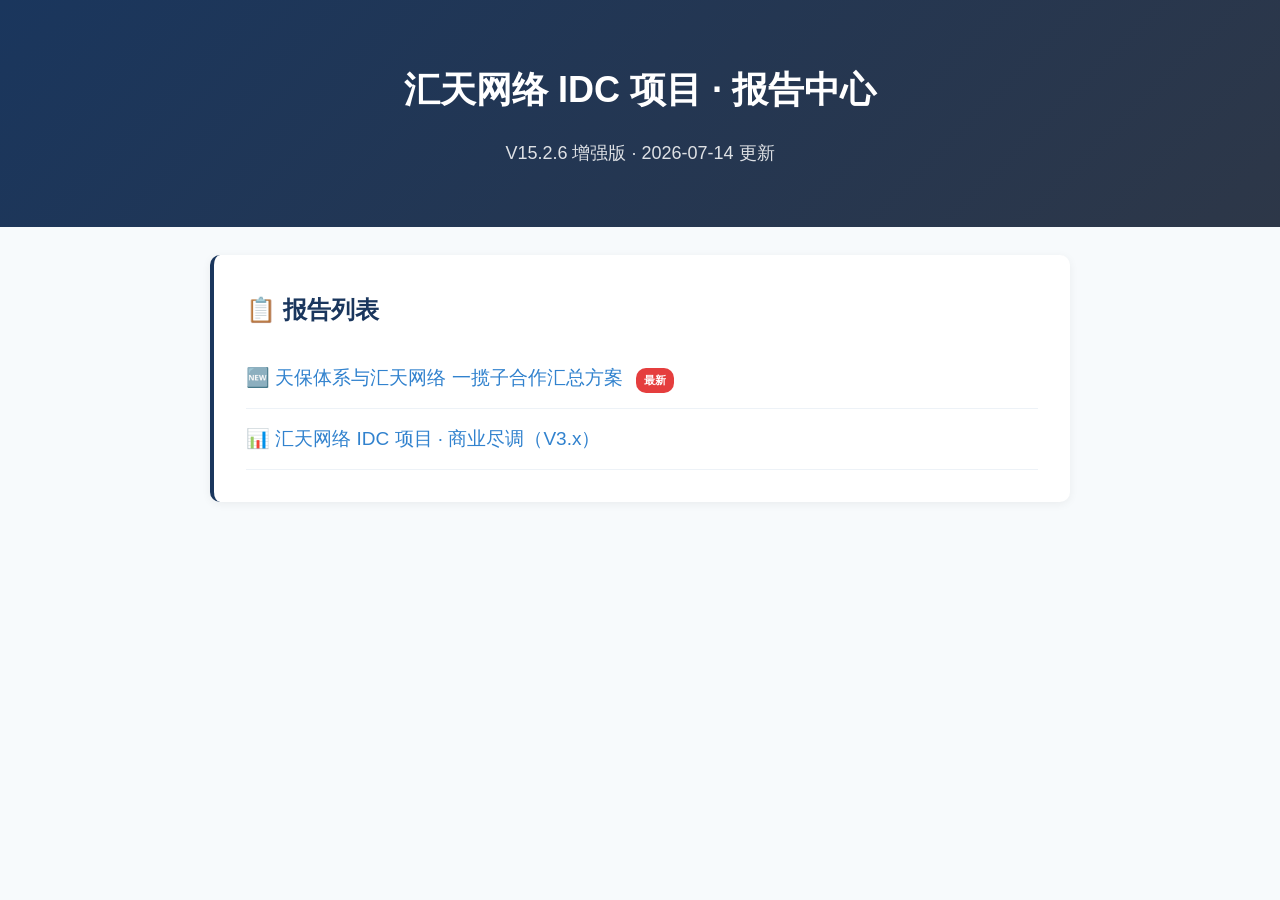
==== index.html @ bdf9b7eb "更新 index.html 报告目录" ====
<!DOCTYPE html>
<html lang="zh-CN">
<head>
<meta charset="UTF-8">
<meta name="viewport" content="width=device-width, initial-scale=1.0">
<title>汇天网络科技 IDC 项目 · 报告中心</title>
<style>
*{margin:0;padding:0;box-sizing:border-box}
body{font-family:-apple-system,"PingFang SC","Microsoft YaHei",sans-serif;color:#1a202c;background:#f7fafc;line-height:1.9;font-size:19px}
.hero{background:linear-gradient(135deg,#1a365d,#2d3748);color:#fff;padding:56px 20px;text-align:center}
.hero h1{font-size:36px;margin-bottom:12px}
.container{max-width:900px;margin:28px auto;padding:0 20px}
.card{background:#fff;border-radius:10px;box-shadow:0 2px 10px rgba(0,0,0,0.06);padding:32px;margin-bottom:20px;border-left:4px solid #1a365d}
.card h2{font-size:24px;color:#1a365d;margin-bottom:16px}
.card a{display:block;color:#3182ce;text-decoration:none;font-size:19px;padding:12px 0;border-bottom:1px solid #edf2f7}
.card a:hover{color:#1a365d}
.badge{display:inline-block;background:#d69e2e;color:#fff;font-size:11px;padding:2px 8px;border-radius:10px;margin-left:8px}
.main-badge{background:#e53e3e;font-weight:700}
</style>
</head>
<body>
<div class="hero"><h1>汇天网络 IDC 项目 · 报告中心</h1><p style="margin-top:8px;font-size:18px;opacity:.85">V15.2.6 增强版 · 2026-07-14 更新</p></div>
<div class="container">
<div class="card">
<h2>📋 报告列表</h2>
<a href="huitian_cooperation.html">🆕 天保体系与汇天网络 一揽子合作汇总方案 <span class="badge main-badge">最新</span></a>
<a href="huitian_dd.html">📊 汇天网络 IDC 项目 · 商业尽调（V3.x）</a>
</div>
</div>
</body>
</html>
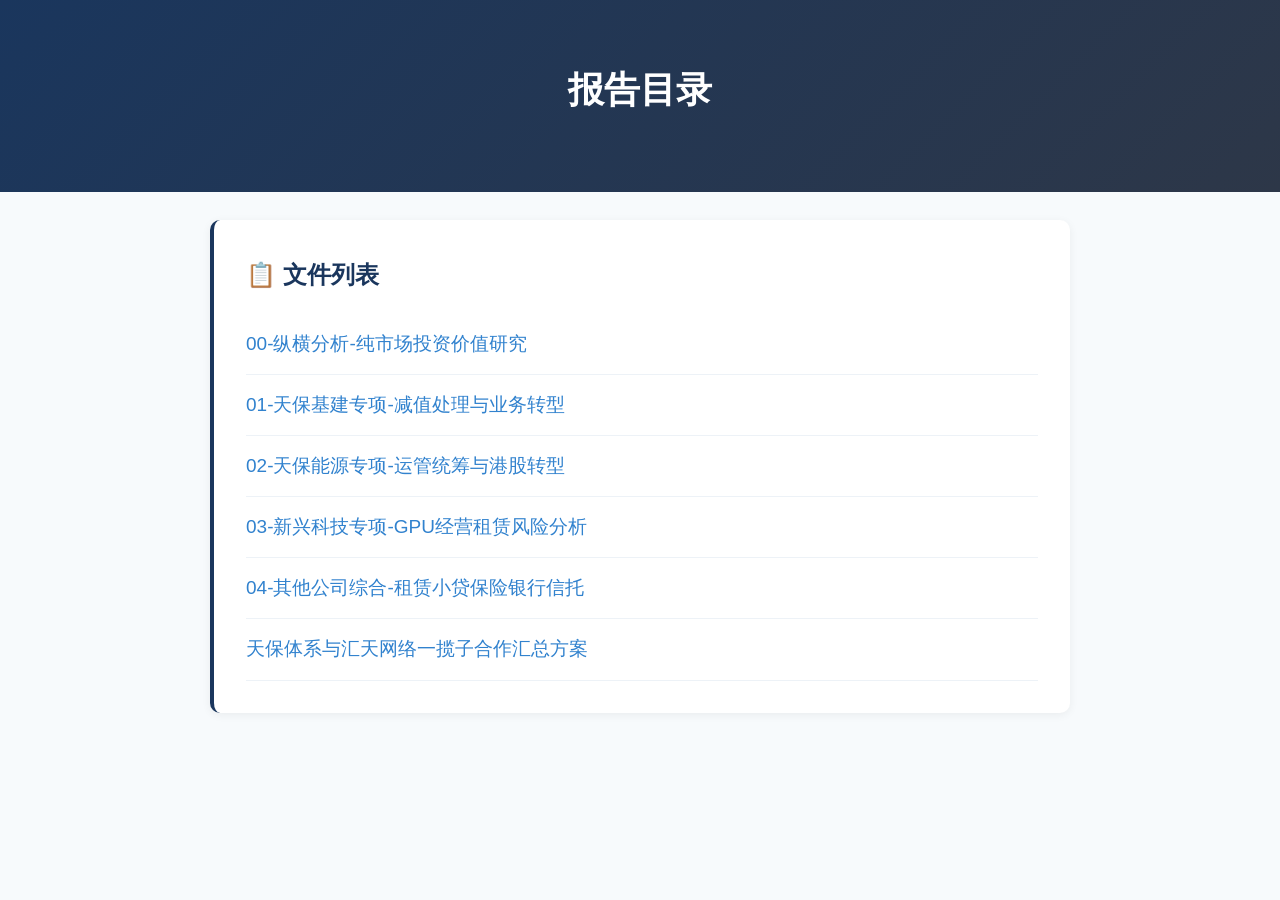
==== commit 820fa81f: "部署报告 2026-07-14 19:19" ====
--- a/index.html
+++ b/index.html
@@ -3,7 +3,7 @@
 <head>
 <meta charset="UTF-8">
 <meta name="viewport" content="width=device-width, initial-scale=1.0">
-<title>汇天网络科技 IDC 项目 · 报告中心</title>
+<title>报告目录</title>
 <style>
 *{margin:0;padding:0;box-sizing:border-box}
 body{font-family:-apple-system,"PingFang SC","Microsoft YaHei",sans-serif;color:#1a202c;background:#f7fafc;line-height:1.9;font-size:19px}
@@ -15,17 +15,15 @@
 .card a{display:block;color:#3182ce;text-decoration:none;font-size:19px;padding:12px 0;border-bottom:1px solid #edf2f7}
 .card a:hover{color:#1a365d}
 .badge{display:inline-block;background:#d69e2e;color:#fff;font-size:11px;padding:2px 8px;border-radius:10px;margin-left:8px}
-.main-badge{background:#e53e3e;font-weight:700}
 </style>
 </head>
 <body>
-<div class="hero"><h1>汇天网络 IDC 项目 · 报告中心</h1><p style="margin-top:8px;font-size:18px;opacity:.85">V15.2.6 增强版 · 2026-07-14 更新</p></div>
-<div class="container">
-<div class="card">
-<h2>📋 报告列表</h2>
-<a href="huitian_cooperation.html">🆕 天保体系与汇天网络 一揽子合作汇总方案 <span class="badge main-badge">最新</span></a>
-<a href="huitian_dd.html">📊 汇天网络 IDC 项目 · 商业尽调（V3.x）</a>
-</div>
-</div>
-</body>
-</html>
+<div class="hero"><h1>报告目录</h1></div>
+<div class="container"><div class="card"><h2>📋 文件列表</h2>
+<a href="report_00.html">00-纵横分析-纯市场投资价值研究</a>
+<a href="report_01.html">01-天保基建专项-减值处理与业务转型</a>
+<a href="report_02.html">02-天保能源专项-运管统筹与港股转型</a>
+<a href="report_03.html">03-新兴科技专项-GPU经营租赁风险分析</a>
+<a href="report_04.html">04-其他公司综合-租赁小贷保险银行信托</a>
+<a href="report_05.html">天保体系与汇天网络一揽子合作汇总方案</a>
+</div></div></body></html>
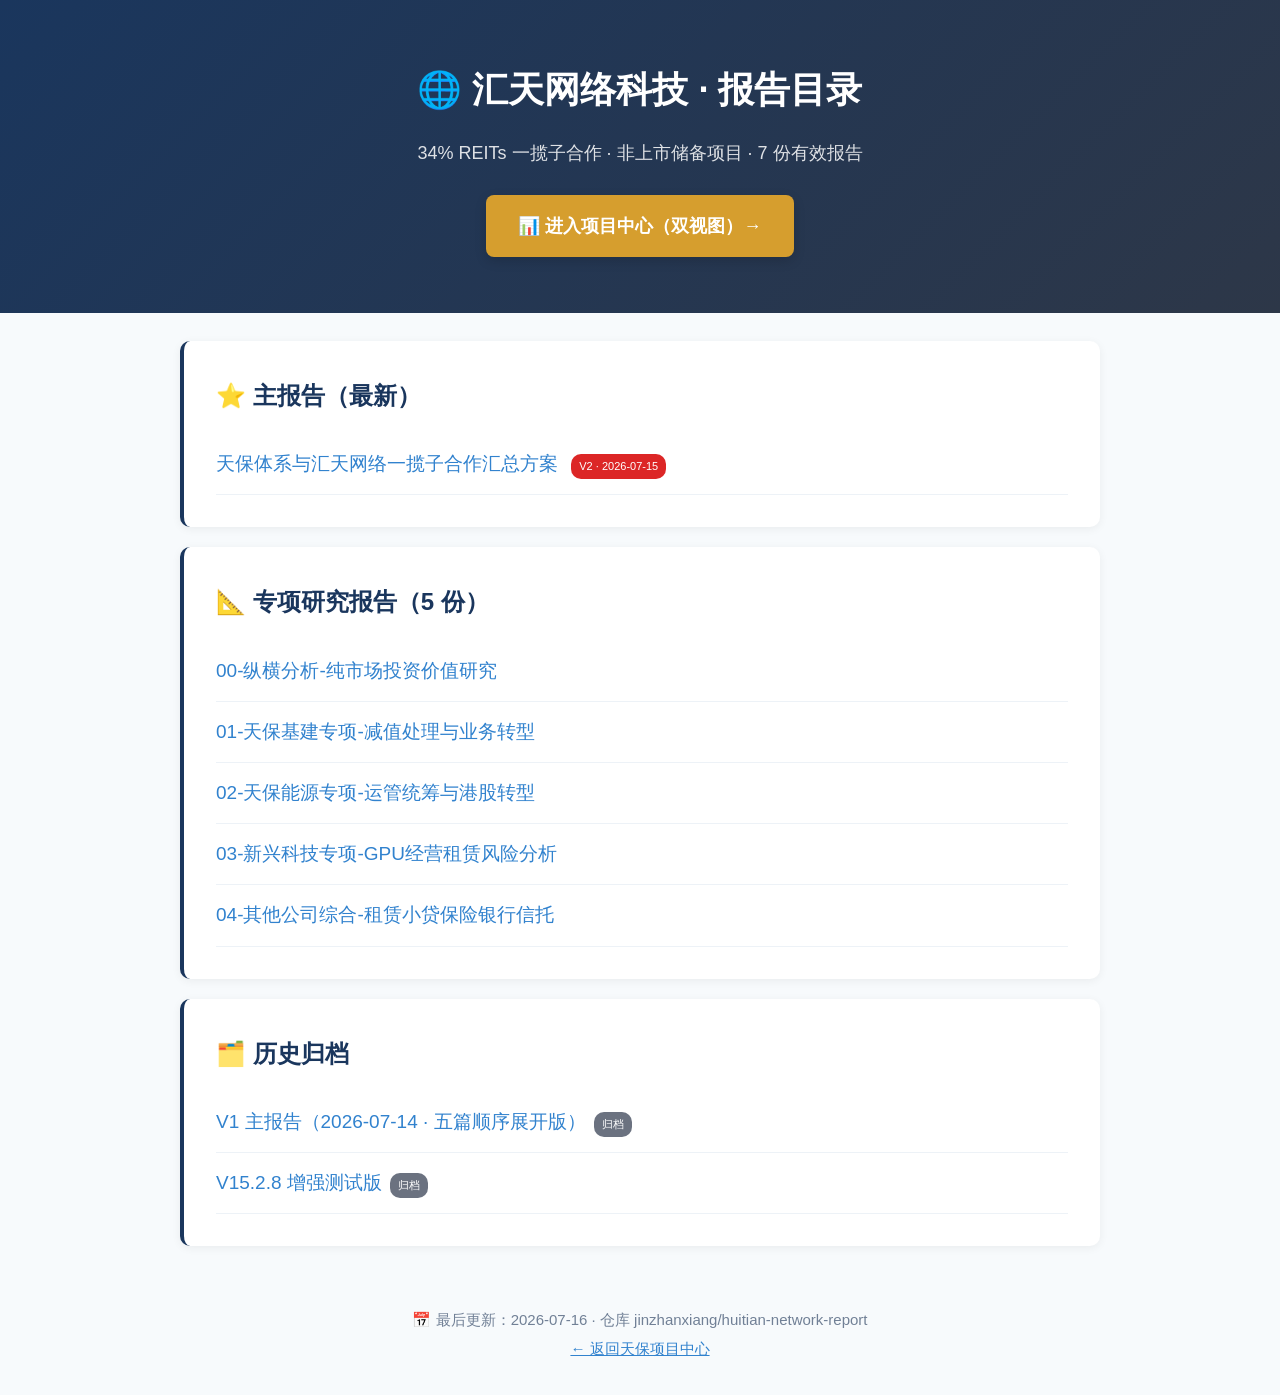
==== commit 9992313e: "重写 index.html：dashboard 主入口 + V2 主报告置顶 + 历史归档折叠" ====
--- a/index.html
+++ b/index.html
@@ -3,27 +3,58 @@
 <head>
 <meta charset="UTF-8">
 <meta name="viewport" content="width=device-width, initial-scale=1.0">
-<title>报告目录</title>
+<title>汇天网络科技 · 报告目录</title>
 <style>
 *{margin:0;padding:0;box-sizing:border-box}
 body{font-family:-apple-system,"PingFang SC","Microsoft YaHei",sans-serif;color:#1a202c;background:#f7fafc;line-height:1.9;font-size:19px}
 .hero{background:linear-gradient(135deg,#1a365d,#2d3748);color:#fff;padding:56px 20px;text-align:center}
 .hero h1{font-size:36px;margin-bottom:12px}
-.container{max-width:900px;margin:28px auto;padding:0 20px}
+.hero p{font-size:18px;opacity:0.85;margin-bottom:16px}
+.hero .btn{display:inline-block;background:#d69e2e;color:#fff;padding:14px 32px;border-radius:8px;text-decoration:none;font-size:18px;font-weight:600;margin-top:8px;box-shadow:0 4px 12px rgba(0,0,0,0.15)}
+.hero .btn:hover{background:#b7791f;color:#fff}
+.container{max-width:960px;margin:28px auto;padding:0 20px}
 .card{background:#fff;border-radius:10px;box-shadow:0 2px 10px rgba(0,0,0,0.06);padding:32px;margin-bottom:20px;border-left:4px solid #1a365d}
 .card h2{font-size:24px;color:#1a365d;margin-bottom:16px}
 .card a{display:block;color:#3182ce;text-decoration:none;font-size:19px;padding:12px 0;border-bottom:1px solid #edf2f7}
 .card a:hover{color:#1a365d}
 .badge{display:inline-block;background:#d69e2e;color:#fff;font-size:11px;padding:2px 8px;border-radius:10px;margin-left:8px}
+.badge-new{background:#dc2626}
+.badge-archive{background:#6b7280}
+.footer{text-align:center;padding:32px 20px;color:#718096;font-size:15px}
 </style>
 </head>
 <body>
-<div class="hero"><h1>报告目录</h1></div>
-<div class="container"><div class="card"><h2>📋 文件列表</h2>
-<a href="report_00.html">00-纵横分析-纯市场投资价值研究</a>
-<a href="report_01.html">01-天保基建专项-减值处理与业务转型</a>
-<a href="report_02.html">02-天保能源专项-运管统筹与港股转型</a>
-<a href="report_03.html">03-新兴科技专项-GPU经营租赁风险分析</a>
-<a href="report_04.html">04-其他公司综合-租赁小贷保险银行信托</a>
-<a href="report_05.html">天保体系与汇天网络一揽子合作汇总方案</a>
-</div></div></body></html>+<div class="hero">
+  <h1>🌐 汇天网络科技 · 报告目录</h1>
+  <p>34% REITs 一揽子合作 · 非上市储备项目 · 7 份有效报告</p>
+  <a class="btn" href="dashboard.html">📊 进入项目中心（双视图）→</a>
+</div>
+
+<div class="container">
+  <div class="card">
+    <h2>⭐ 主报告（最新）</h2>
+    <a href="huitian_cooperation.html">天保体系与汇天网络一揽子合作汇总方案 <span class="badge badge-new">V2 · 2026-07-15</span></a>
+  </div>
+
+  <div class="card">
+    <h2>📐 专项研究报告（5 份）</h2>
+    <a href="report_00.html">00-纵横分析-纯市场投资价值研究</a>
+    <a href="report_01.html">01-天保基建专项-减值处理与业务转型</a>
+    <a href="report_02.html">02-天保能源专项-运管统筹与港股转型</a>
+    <a href="report_03.html">03-新兴科技专项-GPU经营租赁风险分析</a>
+    <a href="report_04.html">04-其他公司综合-租赁小贷保险银行信托</a>
+  </div>
+
+  <div class="card">
+    <h2>🗂️ 历史归档</h2>
+    <a href="huitian_cooperation_v1.html">V1 主报告（2026-07-14 · 五篇顺序展开版）<span class="badge badge-archive">归档</span></a>
+    <a href="archive_report_v1528.html">V15.2.8 增强测试版<span class="badge badge-archive">归档</span></a>
+  </div>
+</div>
+
+<div class="footer">
+  <p>📅 最后更新：2026-07-16 · 仓库 jinzhanxiang/huitian-network-report</p>
+  <p><a href="https://jinzhanxiang.github.io/tianbao-projects/" style="color:#3182ce">← 返回天保项目中心</a></p>
+</div>
+</body>
+</html>
